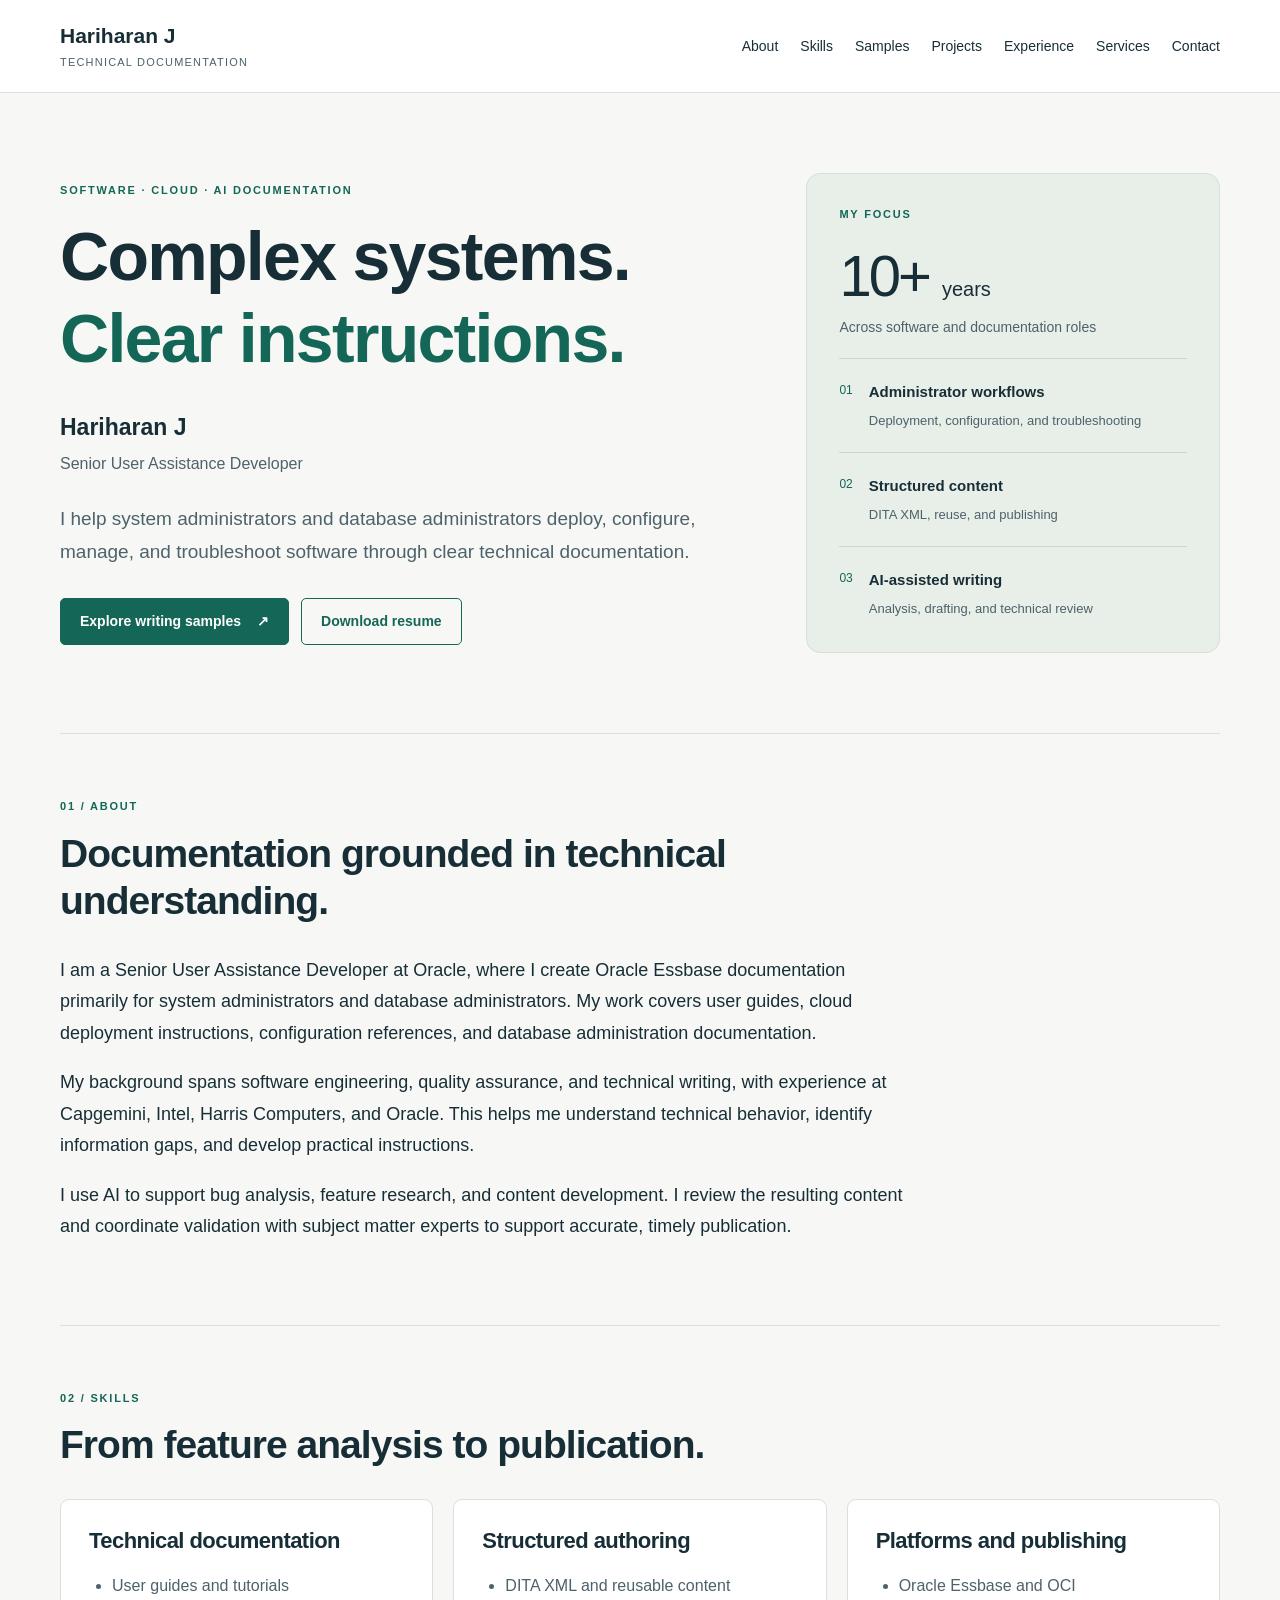
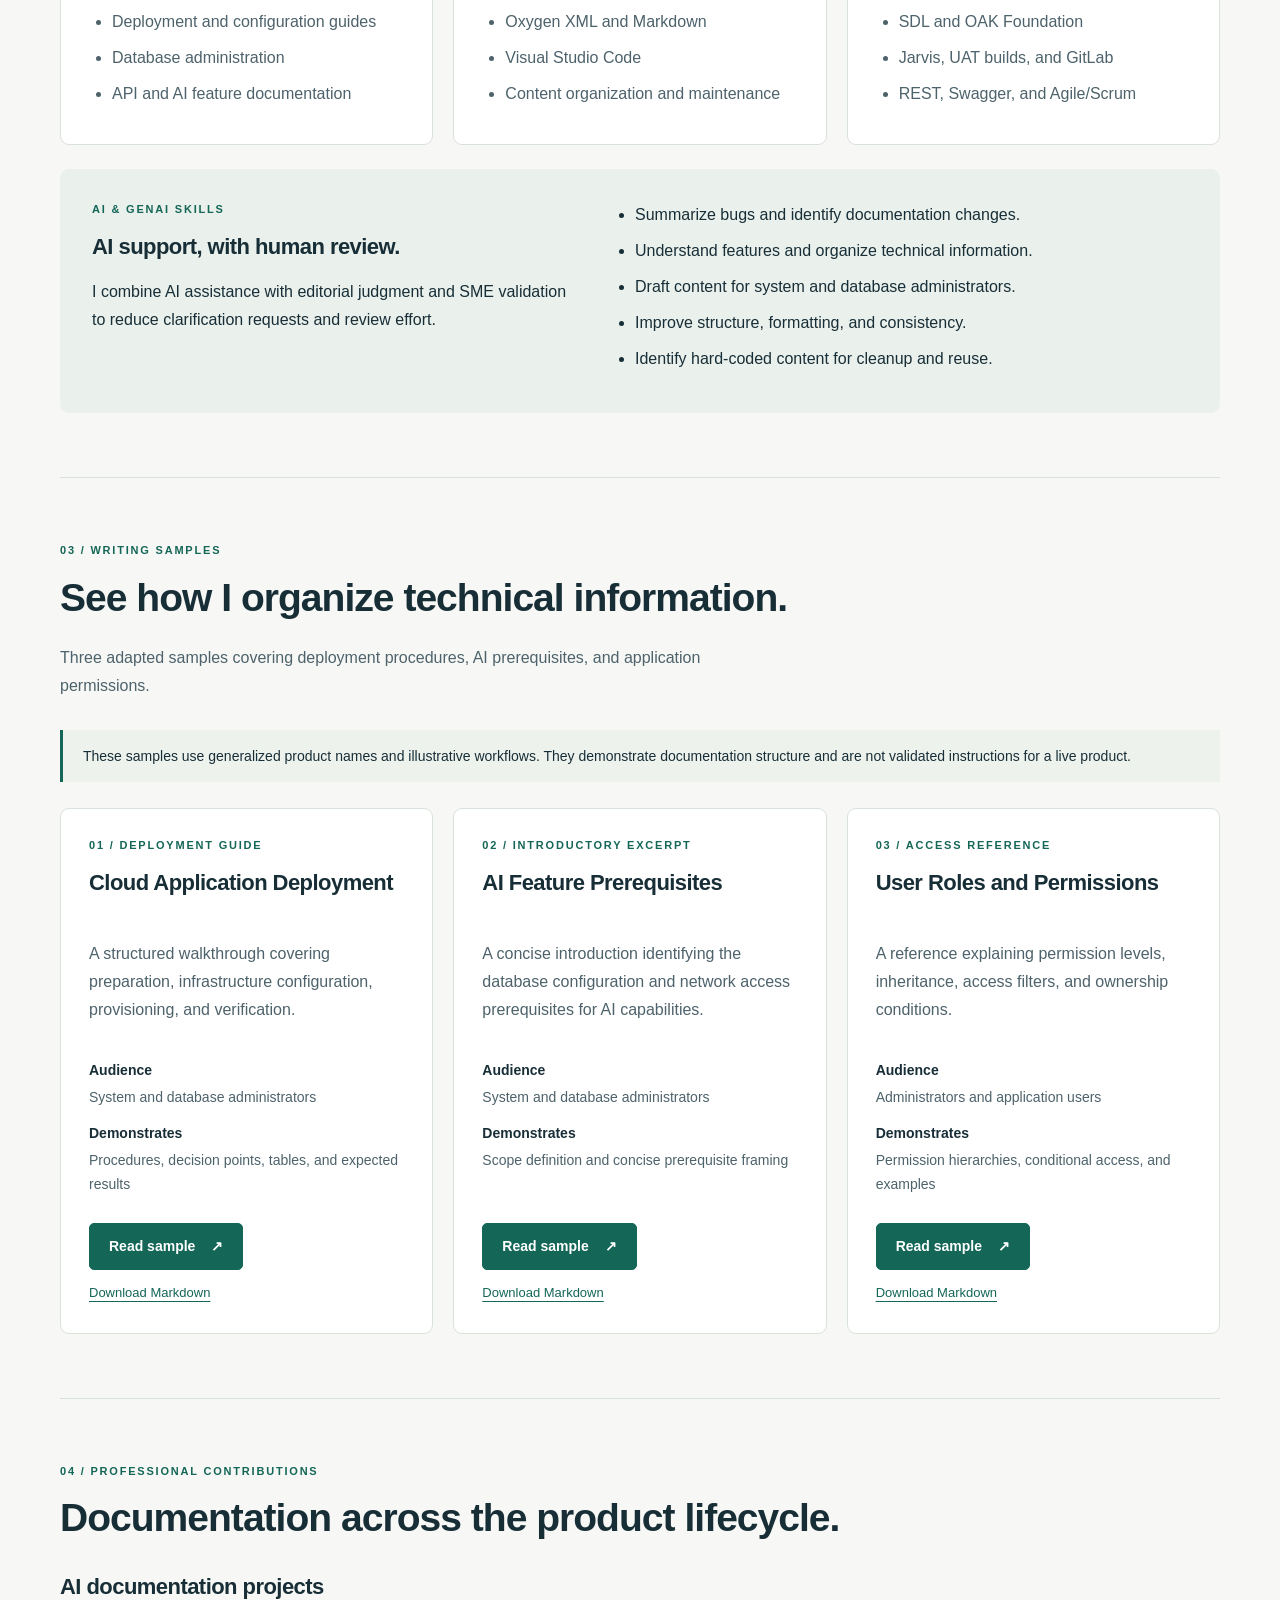
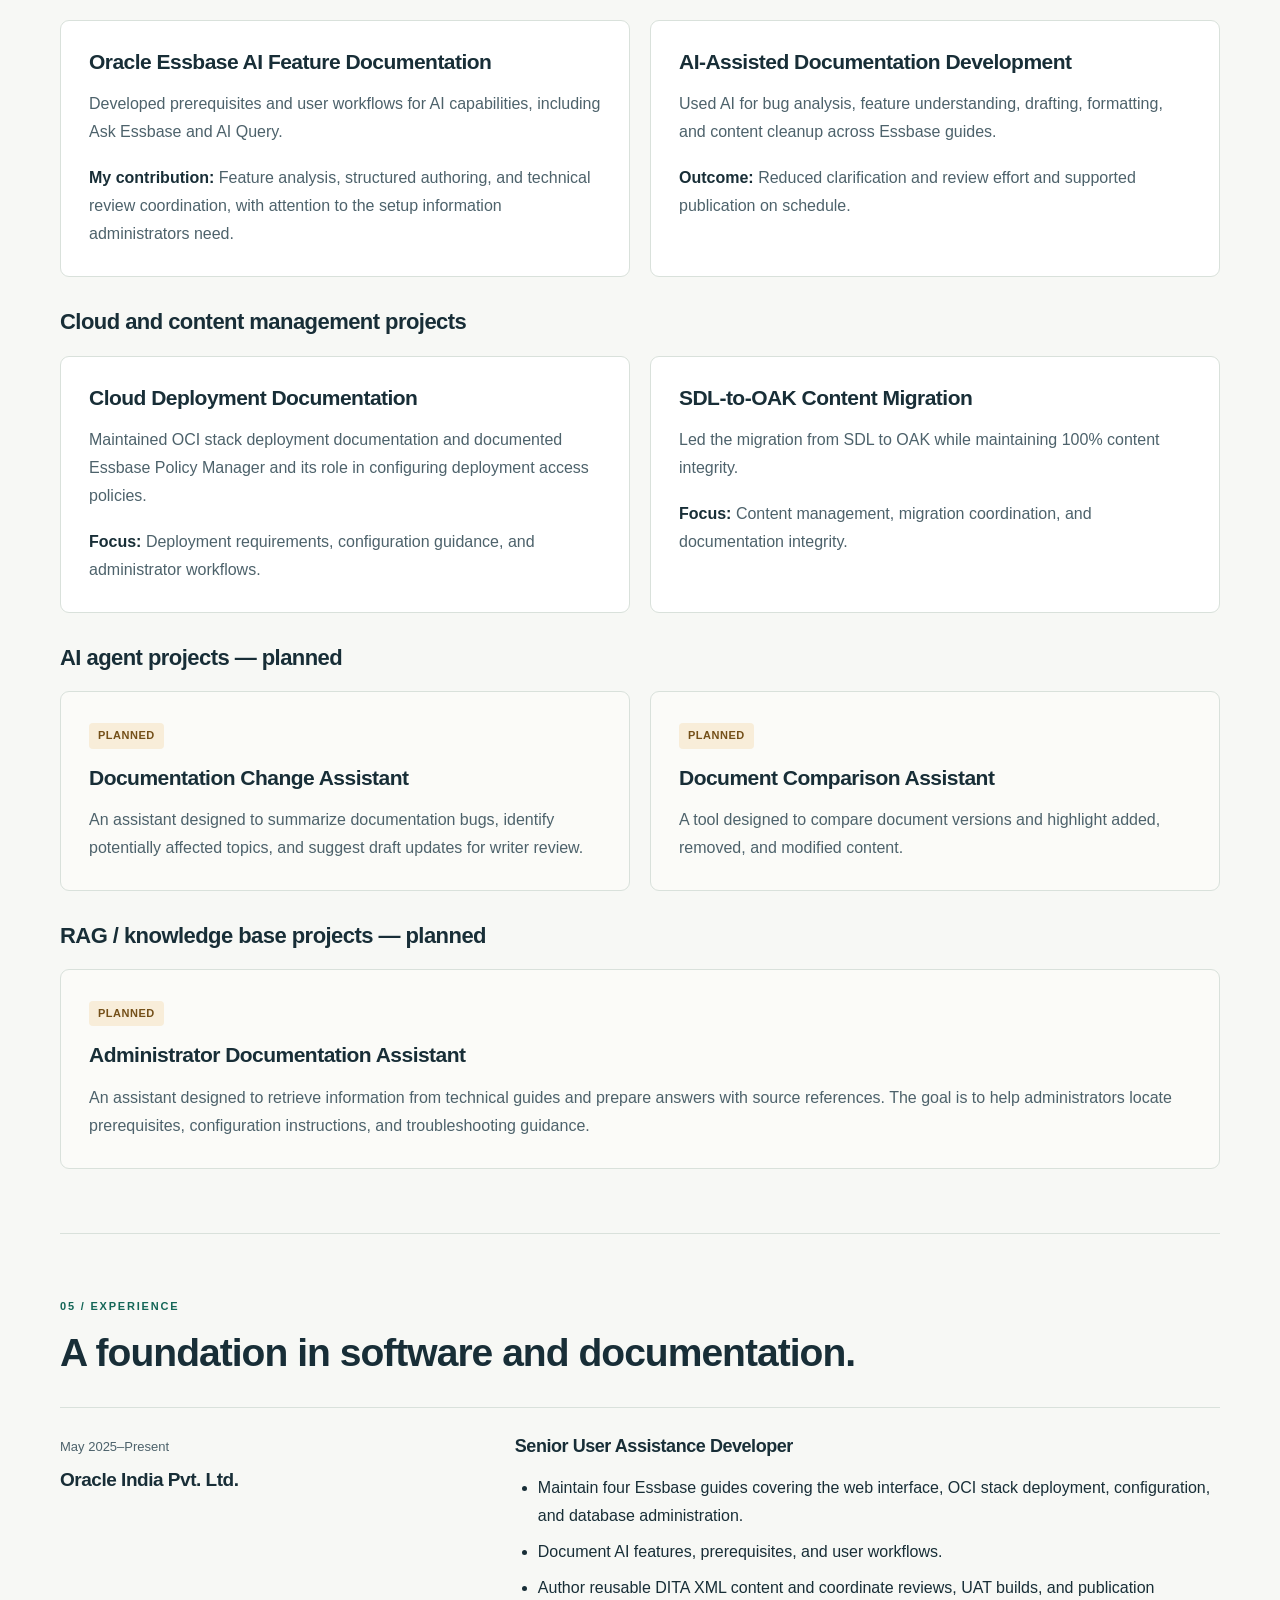
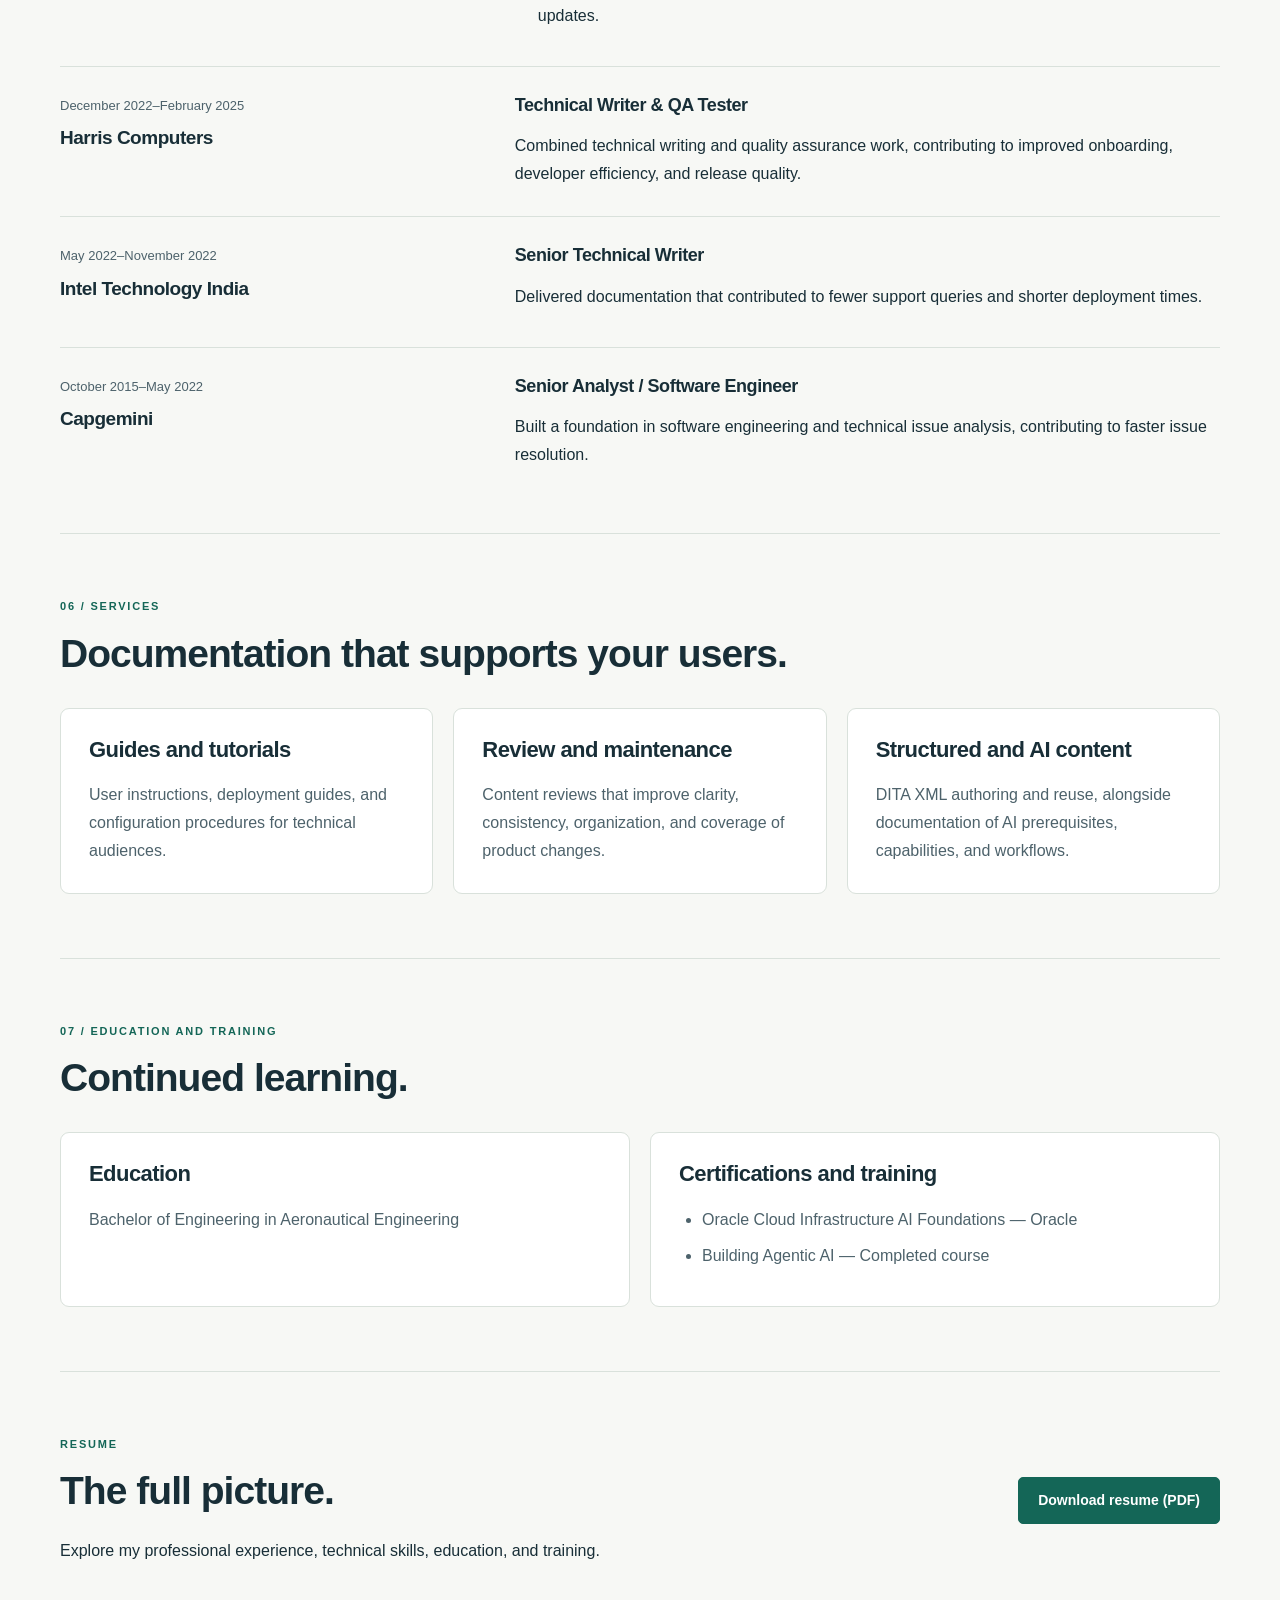
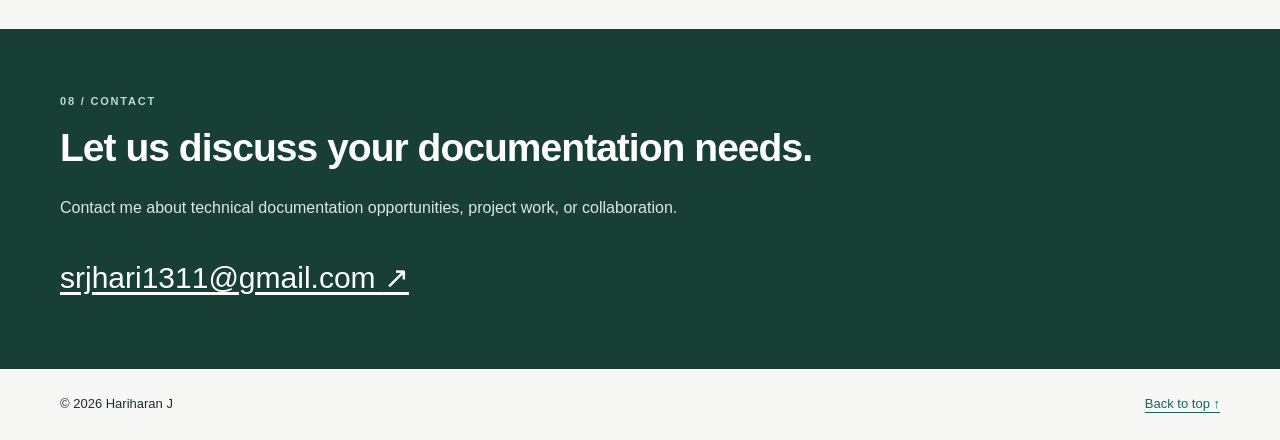
==== index.html @ 405ad861 "upload portfolio website" ====
<!DOCTYPE html>
<html lang="en">
    <head>
        <meta charset="UTF-8">
        <meta name="viewport" content="width=device-width, initial-scale=1.0">
        <meta name="description" content="Hariharan J — Senior User Assistance Developer. Technical documentation for system administrators and database administrators, with selected cloud and AI writing samples.">
        <title>
            Hariharan J | Technical Documentation Portfolio
        </title>
        <link rel="stylesheet" href="style.css">
    </head>
    <body>
        <a class="skip-link" href="#main">
            Skip to content
        </a>
        <header class="site-header">
            <nav class="container navigation" aria-label="Main navigation">
                <a class="brand" href="#home">
                    Hariharan J
                    <span>
                        Technical documentation
                    </span>
                </a>
                <div class="nav-links">
                    <a href="#about">
                        About
                    </a>
                    <a href="#skills">
                        Skills
                    </a>
                    <a href="#work-samples">
                        Samples
                    </a>
                    <a href="#projects">
                        Projects
                    </a>
                    <a href="#experience">
                        Experience
                    </a>
                    <a href="#services">
                        Services
                    </a>
                    <a href="#contact">
                        Contact
                    </a>
                </div>
            </nav>
        </header>
        <main id="main">
            <section id="home" class="hero container">
                <div>
                    <p class="eyebrow">
                        Software · Cloud · AI documentation
                    </p>
                    <h1>
                        Complex systems.
                        <br>
                        <span>
                            Clear instructions.
                        </span>
                    </h1>
                    <p class="hero-name">
                        Hariharan J
                    </p>
                    <p class="role">
                        Senior User Assistance Developer
                    </p>
                    <p class="lead">
                        I help system administrators and database administrators deploy, configure, manage, and troubleshoot software through clear technical documentation.
                    </p>
                    <div class="actions">
                        <a class="button" href="#work-samples">
                            Explore writing samples
                            <span aria-hidden="true">
                                ↗
                            </span>
                        </a>
                        <a class="button secondary" href="resume/Hariharan_Resume.pdf" download>
                            Download resume
                        </a>
                    </div>
                </div>
                <aside class="hero-aside" aria-label="Professional focus">
                    <p class="eyebrow">
                        My focus
                    </p>
                    <p class="focus-number">
                        10+
                        <span>
                            years
                        </span>
                    </p>
                    <p>
                        Across software and documentation roles
                    </p>
                    <div class="focus-item">
                        <span>
                            01
                        </span>
                        <div>
                            <strong>
                                Administrator workflows
                            </strong>
                            <p>
                                Deployment, configuration, and troubleshooting
                            </p>
                        </div>
                    </div>
                    <div class="focus-item">
                        <span>
                            02
                        </span>
                        <div>
                            <strong>
                                Structured content
                            </strong>
                            <p>
                                DITA XML, reuse, and publishing
                            </p>
                        </div>
                    </div>
                    <div class="focus-item">
                        <span>
                            03
                        </span>
                        <div>
                            <strong>
                                AI-assisted writing
                            </strong>
                            <p>
                                Analysis, drafting, and technical review
                            </p>
                        </div>
                    </div>
                </aside>
            </section>
            <section id="about" class="section container">
                <div class="section-heading">
                    <p class="eyebrow">
                        01 / About
                    </p>
                    <h2>
                        Documentation grounded in technical understanding.
                    </h2>
                </div>
                <div class="prose">
                    <p>
                        I am a Senior User Assistance Developer at Oracle, where I create Oracle Essbase documentation primarily for system administrators and database administrators. My work covers user guides, cloud deployment instructions, configuration references, and database administration documentation.
                    </p>
                    <p>
                        My background spans software engineering, quality assurance, and technical writing, with experience at Capgemini, Intel, Harris Computers, and Oracle. This helps me understand technical behavior, identify information gaps, and develop practical instructions.
                    </p>
                    <p>
                        I use AI to support bug analysis, feature research, and content development. I review the resulting content and coordinate validation with subject matter experts to support accurate, timely publication.
                    </p>
                </div>
            </section>
            <section id="skills" class="section container">
                <div class="section-heading">
                    <p class="eyebrow">
                        02 / Skills
                    </p>
                    <h2>
                        From feature analysis to publication.
                    </h2>
                </div>
                <div class="grid three">
                    <article class="card">
                        <h3>
                            Technical documentation
                        </h3>
                        <ul>
                            <li>
                                User guides and tutorials
                            </li>
                            <li>
                                Deployment and configuration guides
                            </li>
                            <li>
                                Database administration
                            </li>
                            <li>
                                API and AI feature documentation
                            </li>
                        </ul>
                    </article>
                    <article class="card">
                        <h3>
                            Structured authoring
                        </h3>
                        <ul>
                            <li>
                                DITA XML and reusable content
                            </li>
                            <li>
                                Oxygen XML and Markdown
                            </li>
                            <li>
                                Visual Studio Code
                            </li>
                            <li>
                                Content organization and maintenance
                            </li>
                        </ul>
                    </article>
                    <article class="card">
                        <h3>
                            Platforms and publishing
                        </h3>
                        <ul>
                            <li>
                                Oracle Essbase and OCI
                            </li>
                            <li>
                                SDL and OAK Foundation
                            </li>
                            <li>
                                Jarvis, UAT builds, and GitLab
                            </li>
                            <li>
                                REST, Swagger, and Agile/Scrum
                            </li>
                        </ul>
                    </article>
                </div>
                <article class="ai-panel">
                    <div>
                        <p class="eyebrow">
                            AI
                            &amp;
                            GenAI skills
                        </p>
                        <h3>
                            AI support, with human review.
                        </h3>
                        <p>
                            I combine AI assistance with editorial judgment and SME validation to reduce clarification requests and review effort.
                        </p>
                    </div>
                    <ul>
                        <li>
                            Summarize bugs and identify documentation changes.
                        </li>
                        <li>
                            Understand features and organize technical information.
                        </li>
                        <li>
                            Draft content for system and database administrators.
                        </li>
                        <li>
                            Improve structure, formatting, and consistency.
                        </li>
                        <li>
                            Identify hard-coded content for cleanup and reuse.
                        </li>
                    </ul>
                </article>
            </section>
            <section id="work-samples" class="section container">
                <div class="section-heading">
                    <p class="eyebrow">
                        03 / Writing samples
                    </p>
                    <h2>
                        See how I organize technical information.
                    </h2>
                    <p>
                        Three adapted samples covering deployment procedures, AI prerequisites, and application permissions.
                    </p>
                </div>
                <p class="notice">
                    These samples use generalized product names and illustrative workflows. They demonstrate documentation structure and are not validated instructions for a live product.
                </p>
                <div class="grid three">
                    <article class="card sample-card">
                        <p class="eyebrow">
                            01 / Deployment guide
                        </p>
                        <h3>
                            Cloud Application Deployment
                        </h3>
                        <p>
                            A structured walkthrough covering preparation, infrastructure configuration, provisioning, and verification.
                        </p>
                        <dl>
                            <dt>
                                Audience
                            </dt>
                            <dd>
                                System and database administrators
                            </dd>
                            <dt>
                                Demonstrates
                            </dt>
                            <dd>
                                Procedures, decision points, tables, and expected results
                            </dd>
                        </dl>
                        <div class="card-actions">
                            <a class="button" href="samples/cloud-deployment.html">
                                Read sample
                                <span aria-hidden="true">
                                    ↗
                                </span>
                            </a>
                            <a href="samples/Cloud_Deployment_Writing_Sample.md" download>
                                Download Markdown
                            </a>
                        </div>
                    </article>
                    <article class="card sample-card">
                        <p class="eyebrow">
                            02 / Introductory excerpt
                        </p>
                        <h3>
                            AI Feature Prerequisites
                        </h3>
                        <p>
                            A concise introduction identifying the database configuration and network access prerequisites for AI capabilities.
                        </p>
                        <dl>
                            <dt>
                                Audience
                            </dt>
                            <dd>
                                System and database administrators
                            </dd>
                            <dt>
                                Demonstrates
                            </dt>
                            <dd>
                                Scope definition and concise prerequisite framing
                            </dd>
                        </dl>
                        <div class="card-actions">
                            <a class="button" href="samples/ai-prerequisites.html">
                                Read sample
                                <span aria-hidden="true">
                                    ↗
                                </span>
                            </a>
                            <a href="samples/AI_Features_Prerequisites_Sample.md" download>
                                Download Markdown
                            </a>
                        </div>
                    </article>
                    <article class="card sample-card">
                        <p class="eyebrow">
                            03 / Access reference
                        </p>
                        <h3>
                            User Roles and Permissions
                        </h3>
                        <p>
                            A reference explaining permission levels, inheritance, access filters, and ownership conditions.
                        </p>
                        <dl>
                            <dt>
                                Audience
                            </dt>
                            <dd>
                                Administrators and application users
                            </dd>
                            <dt>
                                Demonstrates
                            </dt>
                            <dd>
                                Permission hierarchies, conditional access, and examples
                            </dd>
                        </dl>
                        <div class="card-actions">
                            <a class="button" href="samples/user-permissions.html">
                                Read sample
                                <span aria-hidden="true">
                                    ↗
                                </span>
                            </a>
                            <a href="samples/User_Roles_and_Application_Permissions_Sample.md" download>
                                Download Markdown
                            </a>
                        </div>
                    </article>
                </div>
            </section>
            <section id="projects" class="section container">
                <div class="section-heading">
                    <p class="eyebrow">
                        04 / Professional contributions
                    </p>
                    <h2>
                        Documentation across the product lifecycle.
                    </h2>
                </div>
                <h3 class="group-heading">
                    AI documentation projects
                </h3>
                <div class="grid two">
                    <article class="card">
                        <h4>
                            Oracle Essbase AI Feature Documentation
                        </h4>
                        <p>
                            Developed prerequisites and user workflows for AI capabilities, including Ask Essbase and AI Query.
                        </p>
                        <p>
                            <strong>
                                My contribution:
                            </strong>
                            Feature analysis, structured authoring, and technical review coordination, with attention to the setup information administrators need.
                        </p>
                    </article>
                    <article class="card">
                        <h4>
                            AI-Assisted Documentation Development
                        </h4>
                        <p>
                            Used AI for bug analysis, feature understanding, drafting, formatting, and content cleanup across Essbase guides.
                        </p>
                        <p>
                            <strong>
                                Outcome:
                            </strong>
                            Reduced clarification and review effort and supported publication on schedule.
                        </p>
                    </article>
                </div>
                <h3 class="group-heading">
                    Cloud and content management projects
                </h3>
                <div class="grid two">
                    <article class="card">
                        <h4>
                            Cloud Deployment Documentation
                        </h4>
                        <p>
                            Maintained OCI stack deployment documentation and documented Essbase Policy Manager and its role in configuring deployment access policies.
                        </p>
                        <p>
                            <strong>
                                Focus:
                            </strong>
                            Deployment requirements, configuration guidance, and administrator workflows.
                        </p>
                    </article>
                    <article class="card">
                        <h4>
                            SDL-to-OAK Content Migration
                        </h4>
                        <p>
                            Led the migration from SDL to OAK while maintaining 100% content integrity.
                        </p>
                        <p>
                            <strong>
                                Focus:
                            </strong>
                            Content management, migration coordination, and documentation integrity.
                        </p>
                    </article>
                </div>
                <h3 class="group-heading">
                    AI agent projects — planned
                </h3>
                <div class="grid two">
                    <article class="card planned">
                        <span class="badge">
                            Planned
                        </span>
                        <h4>
                            Documentation Change Assistant
                        </h4>
                        <p>
                            An assistant designed to summarize documentation bugs, identify potentially affected topics, and suggest draft updates for writer review.
                        </p>
                    </article>
                    <article class="card planned">
                        <span class="badge">
                            Planned
                        </span>
                        <h4>
                            Document Comparison Assistant
                        </h4>
                        <p>
                            A tool designed to compare document versions and highlight added, removed, and modified content.
                        </p>
                    </article>
                </div>
                <h3 class="group-heading">
                    RAG / knowledge base projects — planned
                </h3>
                <article class="card planned">
                    <span class="badge">
                        Planned
                    </span>
                    <h4>
                        Administrator Documentation Assistant
                    </h4>
                    <p>
                        An assistant designed to retrieve information from technical guides and prepare answers with source references. The goal is to help administrators locate prerequisites, configuration instructions, and troubleshooting guidance.
                    </p>
                </article>
            </section>
            <section id="experience" class="section container">
                <div class="section-heading">
                    <p class="eyebrow">
                        05 / Experience
                    </p>
                    <h2>
                        A foundation in software and documentation.
                    </h2>
                </div>
                <article class="job">
                    <div>
                        <p class="date">
                            May 2025–Present
                        </p>
                        <h3>
                            Oracle India Pvt. Ltd.
                        </h3>
                    </div>
                    <div>
                        <h4>
                            Senior User Assistance Developer
                        </h4>
                        <ul>
                            <li>
                                Maintain four Essbase guides covering the web interface, OCI stack deployment, configuration, and database administration.
                            </li>
                            <li>
                                Document AI features, prerequisites, and user workflows.
                            </li>
                            <li>
                                Author reusable DITA XML content and coordinate reviews, UAT builds, and publication updates.
                            </li>
                        </ul>
                    </div>
                </article>
                <article class="job">
                    <div>
                        <p class="date">
                            December 2022–February 2025
                        </p>
                        <h3>
                            Harris Computers
                        </h3>
                    </div>
                    <div>
                        <h4>
                            Technical Writer
                            &amp;
                            QA Tester
                        </h4>
                        <p>
                            Combined technical writing and quality assurance work, contributing to improved onboarding, developer efficiency, and release quality.
                        </p>
                    </div>
                </article>
                <article class="job">
                    <div>
                        <p class="date">
                            May 2022–November 2022
                        </p>
                        <h3>
                            Intel Technology India
                        </h3>
                    </div>
                    <div>
                        <h4>
                            Senior Technical Writer
                        </h4>
                        <p>
                            Delivered documentation that contributed to fewer support queries and shorter deployment times.
                        </p>
                    </div>
                </article>
                <article class="job">
                    <div>
                        <p class="date">
                            October 2015–May 2022
                        </p>
                        <h3>
                            Capgemini
                        </h3>
                    </div>
                    <div>
                        <h4>
                            Senior Analyst / Software Engineer
                        </h4>
                        <p>
                            Built a foundation in software engineering and technical issue analysis, contributing to faster issue resolution.
                        </p>
                    </div>
                </article>
            </section>
            <section id="services" class="section container">
                <div class="section-heading">
                    <p class="eyebrow">
                        06 / Services
                    </p>
                    <h2>
                        Documentation that supports your users.
                    </h2>
                </div>
                <div class="grid three">
                    <article class="card">
                        <h3>
                            Guides and tutorials
                        </h3>
                        <p>
                            User instructions, deployment guides, and configuration procedures for technical audiences.
                        </p>
                    </article>
                    <article class="card">
                        <h3>
                            Review and maintenance
                        </h3>
                        <p>
                            Content reviews that improve clarity, consistency, organization, and coverage of product changes.
                        </p>
                    </article>
                    <article class="card">
                        <h3>
                            Structured and AI content
                        </h3>
                        <p>
                            DITA XML authoring and reuse, alongside documentation of AI prerequisites, capabilities, and workflows.
                        </p>
                    </article>
                </div>
            </section>
            <section id="education" class="section container">
                <div class="section-heading">
                    <p class="eyebrow">
                        07 / Education and training
                    </p>
                    <h2>
                        Continued learning.
                    </h2>
                </div>
                <div class="grid two">
                    <article class="card">
                        <h3>
                            Education
                        </h3>
                        <p>
                            Bachelor of Engineering in Aeronautical Engineering
                        </p>
                    </article>
                    <article class="card">
                        <h3>
                            Certifications and training
                        </h3>
                        <ul>
                            <li>
                                Oracle Cloud Infrastructure AI Foundations — Oracle
                            </li>
                            <li>
                                Building Agentic AI — Completed course
                            </li>
                        </ul>
                    </article>
                </div>
            </section>
            <section id="resume" class="section container resume-panel">
                <div>
                    <p class="eyebrow">
                        Resume
                    </p>
                    <h2>
                        The full picture.
                    </h2>
                    <p>
                        Explore my professional experience, technical skills, education, and training.
                    </p>
                </div>
                <a class="button" href="resume/Hariharan_Resume.pdf" download>
                    Download resume (PDF)
                </a>
            </section>
            <section id="contact" class="contact-section">
                <div class="container">
                    <p class="eyebrow">
                        08 / Contact
                    </p>
                    <h2>
                        Let us discuss your documentation needs.
                    </h2>
                    <p>
                        Contact me about technical documentation opportunities, project work, or collaboration.
                    </p>
                    <a class="contact-email" href="mailto:srjhari1311@gmail.com">
                        srjhari1311@gmail.com
                        <span aria-hidden="true">
                            ↗
                        </span>
                    </a>
                </div>
            </section>
        </main>
        <footer class="container footer">
            <p>
                © 2026 Hariharan J
            </p>
            <a href="#home">
                Back to top ↑
            </a>
        </footer>
    </body>
</html>
---- style.css ----
/* Shared styles for the portfolio and its three writing samples. */
:root {
    --ink: #182e37;
    --muted: #4d626b;
    --accent: #146657;
    --accent-dark: #0c493e;
    --paper: #f7f8f5;
    --line: #d9e1db;
}
* { box-sizing: border-box; }
html { scroll-padding-top: 24px; }
body { margin: 0; background: var(--paper); color: var(--ink); font-family: Arial, Helvetica, sans-serif; font-size: 16px; line-height: 1.75; }
a { color: var(--accent); text-underline-offset: 4px; overflow-wrap: anywhere; }
a:hover { color: var(--accent-dark); }
a:focus-visible { outline: 3px solid #b36519; outline-offset: 5px; border-radius: 2px; }
.container { width: min(1160px, calc(100% - 64px)); margin-inline: auto; }
.skip-link { position: absolute; left: 16px; top: -100px; padding: 12px; background: white; z-index: 10; }
.skip-link:focus { top: 12px; }
.site-header { background: #fff; border-bottom: 1px solid var(--line); }
.navigation { display: flex; align-items: center; justify-content: space-between; gap: 24px; padding-block: 22px; }
.brand { color: var(--ink); font-weight: 700; font-size: 21px; text-decoration: none; line-height: 1.35; }
.brand span { display: block; color: var(--muted); font-size: 11px; font-weight: 400; letter-spacing: 1.2px; text-transform: uppercase; margin-top: 5px; }
.nav-links { display: flex; flex-wrap: wrap; gap: 10px 22px; }
.nav-links a { color: var(--ink); font-size: 14px; text-decoration: none; }
.nav-links a:hover { text-decoration: underline; }
h1, h2, h3, h4 { line-height: 1.2; letter-spacing: -.025em; }
h1 { margin: 18px 0 28px; font-size: clamp(42px, 5.6vw, 68px); font-weight: 700; }
h1 span { color: var(--accent); }
h2 { font-size: clamp(28px, 3.4vw, 39px); margin: 10px 0 22px; max-width: 820px; }
h3 { font-size: 22px; margin: 0 0 18px; }
h4 { font-size: 21px; margin: 0 0 16px; }
p { margin: 0 0 18px; }
li { margin-bottom: 8px; }
ul, ol { padding-left: 23px; }
.eyebrow { margin: 0 0 16px; font-size: 11px; line-height: 1.5; font-weight: 700; letter-spacing: 1.8px; text-transform: uppercase; color: var(--accent); }
.hero { display: grid; grid-template-columns: 1.65fr 1fr; gap: 64px; padding-block: 80px; align-items: center; }
.hero-name { font-size: 23px; font-weight: 700; margin-bottom: 2px; }
.role { color: var(--muted); margin-bottom: 24px; }
.lead { font-size: 19px; color: var(--muted); max-width: 660px; }
.actions { display: flex; flex-wrap: wrap; gap: 12px; margin-top: 30px; }
.button { display: inline-flex; align-items: center; justify-content: center; gap: 16px; padding: 12px 19px; background: var(--accent); border: 1px solid var(--accent); border-radius: 5px; color: white; font-size: 14px; font-weight: 700; line-height: 1.5; text-decoration: none; }
.button:hover { background: var(--accent-dark); color: white; }
.button.secondary { background: transparent; color: var(--accent); }
.button.secondary:hover { background: #e9f0eb; }
.hero-aside { padding: 32px; border-radius: 14px; background: #e8eee8; border: 1px solid #d5e0d6; }
.focus-number { font-size: 58px; line-height: 1; letter-spacing: -3px; margin: 24px 0 10px; }
.focus-number span { font-size: 20px; letter-spacing: 0; }
.hero-aside > p:not(.eyebrow):not(.focus-number) { color: var(--muted); font-size: 14px; }
.focus-item { display: flex; gap: 16px; padding-top: 19px; margin-top: 19px; border-top: 1px solid #cbd7ce; }
.focus-item > span { font-size: 12px; color: var(--accent); padding-top: 2px; }
.focus-item strong { font-size: 15px; }
.focus-item p { font-size: 13px; margin: 4px 0 0; color: var(--muted); }
.section { border-top: 1px solid var(--line); padding-block: 64px; }
.section-heading { margin-bottom: 30px; }
.section-heading > p:last-child:not(.eyebrow) { max-width: 720px; color: var(--muted); }
.prose { max-width: 850px; font-size: 18px; }
.grid { display: grid; gap: 20px; }
.three { grid-template-columns: repeat(3, minmax(0, 1fr)); }
.two { grid-template-columns: repeat(2, minmax(0, 1fr)); }
.card { background: #fff; border: 1px solid var(--line); border-radius: 9px; padding: 28px; min-width: 0; }
.card p, .card li { color: var(--muted); }
.card p:last-child, .card ul:last-child { margin-bottom: 0; }
.card strong { color: var(--ink); }
.card ul { margin-top: 0; }
.ai-panel { display: grid; grid-template-columns: 1fr 1.2fr; gap: 40px; background: #eaf0ec; padding: 32px; border-radius: 9px; margin-top: 24px; }
.ai-panel p:last-child { margin-bottom: 0; }
.ai-panel ul { margin: 0; }
.notice { border-left: 3px solid var(--accent); padding: 14px 20px; background: #edf2ed; font-size: 14px; margin-bottom: 26px; }
.sample-card { display: flex; flex-direction: column; }
.sample-card .eyebrow { color: var(--accent); }
.sample-card h3 { min-height: 2.4em; }
dl { margin: 4px 0 26px; font-size: 14px; }
dt { font-weight: 700; margin-top: 12px; }
dd { margin: 2px 0 0; color: var(--muted); }
.card-actions { display: flex; flex-direction: column; align-items: flex-start; gap: 12px; margin-top: auto; }
.card-actions > a:not(.button) { font-size: 13px; }
.group-heading { margin: 32px 0 20px; }
.badge { display: inline-block; background: #f8edd9; color: #745019; border-radius: 4px; padding: 3px 9px; font-size: 11px; font-weight: 700; margin-bottom: 16px; letter-spacing: .5px; text-transform: uppercase; }
.planned { background: #fbfbf8; }
.job { display: grid; grid-template-columns: 1fr 1.7fr; gap: 40px; border-top: 1px solid var(--line); padding: 28px 0; }
.job:last-child { padding-bottom: 0; }
.job h3 { font-size: 19px; }
.job h4 { font-size: 18px; }
.job p:last-child, .job ul { margin-bottom: 0; }
.job ul { margin-top: 0; }
.date { font-size: 13px; color: var(--muted); margin-bottom: 10px; }
.resume-panel { display: flex; justify-content: space-between; align-items: center; gap: 28px; }
.resume-panel p:last-child { margin-bottom: 0; }
.contact-section { background: #183f36; color: #fff; padding-block: 64px; }
.contact-section .eyebrow { color: #bddccc; }
.contact-section p:not(.eyebrow) { color: #dbe7df; }
.contact-email { display: inline-block; color: #fff; font-size: clamp(19px, 3vw, 30px); margin-top: 12px; }
.contact-email:hover { color: #d6eddf; }
.footer { display: flex; justify-content: space-between; gap: 20px; padding-block: 24px; font-size: 13px; }
.footer p { margin: 0; }
/* Sample reading pages */
.sample-top { padding-block: 36px 24px; }
.sample-toolbar { display: flex; flex-wrap: wrap; justify-content: space-between; align-items: center; gap: 16px; }
.document { max-width: 860px; margin: 0 auto 64px; background: #fff; border: 1px solid var(--line); border-radius: 10px; padding: 48px; }
.document h1 { font-size: clamp(30px, 4vw, 43px); margin: 8px 0 24px; }
.document h2 { font-size: 26px; margin: 38px 0 20px; padding-top: 24px; border-top: 1px solid var(--line); }
.document h3 { font-size: 20px; margin: 26px 0 14px; }
.document blockquote { margin: 22px 0; padding: 18px 22px; border-left: 3px solid var(--accent); background: #edf2ed; font-size: 14px; }
.document blockquote p { margin: 0; }
.document code { background: #eff2ef; padding: 2px 5px; border-radius: 3px; font-size: .9em; overflow-wrap: anywhere; }
.table-scroll { overflow-x: auto; margin: 24px 0; }
table { width: 100%; border-collapse: collapse; font-size: 14px; }
th, td { border: 1px solid var(--line); padding: 12px 14px; text-align: left; vertical-align: top; }
th { background: #eaf0ec; }
.sample-scope { font-size: 14px; color: var(--muted); }
@media (max-width: 1000px) {
    .navigation { align-items: flex-start; flex-direction: column; gap: 18px; }
    .hero { gap: 32px; grid-template-columns: 1.3fr 1fr; }
    .three { grid-template-columns: repeat(2, minmax(0, 1fr)); }
}
@media (max-width: 700px) {
    .container { width: calc(100% - 36px); }
    .hero { grid-template-columns: 1fr; padding-block: 44px; }
    .hero-aside { padding: 26px; }
    .section { padding-block: 42px; }
    .three, .two, .ai-panel, .job { grid-template-columns: 1fr; }
    .ai-panel { gap: 22px; padding: 24px; }
    .job { gap: 10px; }
    .card { padding: 24px; }
    .sample-card h3 { min-height: 0; }
    .resume-panel { align-items: flex-start; flex-direction: column; }
    .nav-links { gap: 10px 18px; }
    .document { padding: 24px 20px; }
    .document h2 { font-size: 23px; }
}
@media print {
    .site-header, .skip-link, .sample-top, .footer { display: none; }
    body { background: white; color: black; font-size: 11pt; }
    .container { width: 100%; }
    .document { border: 0; padding: 0; margin: 0; max-width: none; }
    .document h1 { font-size: 24pt; }
    .document h2, .document h3 { break-after: avoid; }
    .table-scroll { overflow: visible; }
    tr { break-inside: avoid; }
}
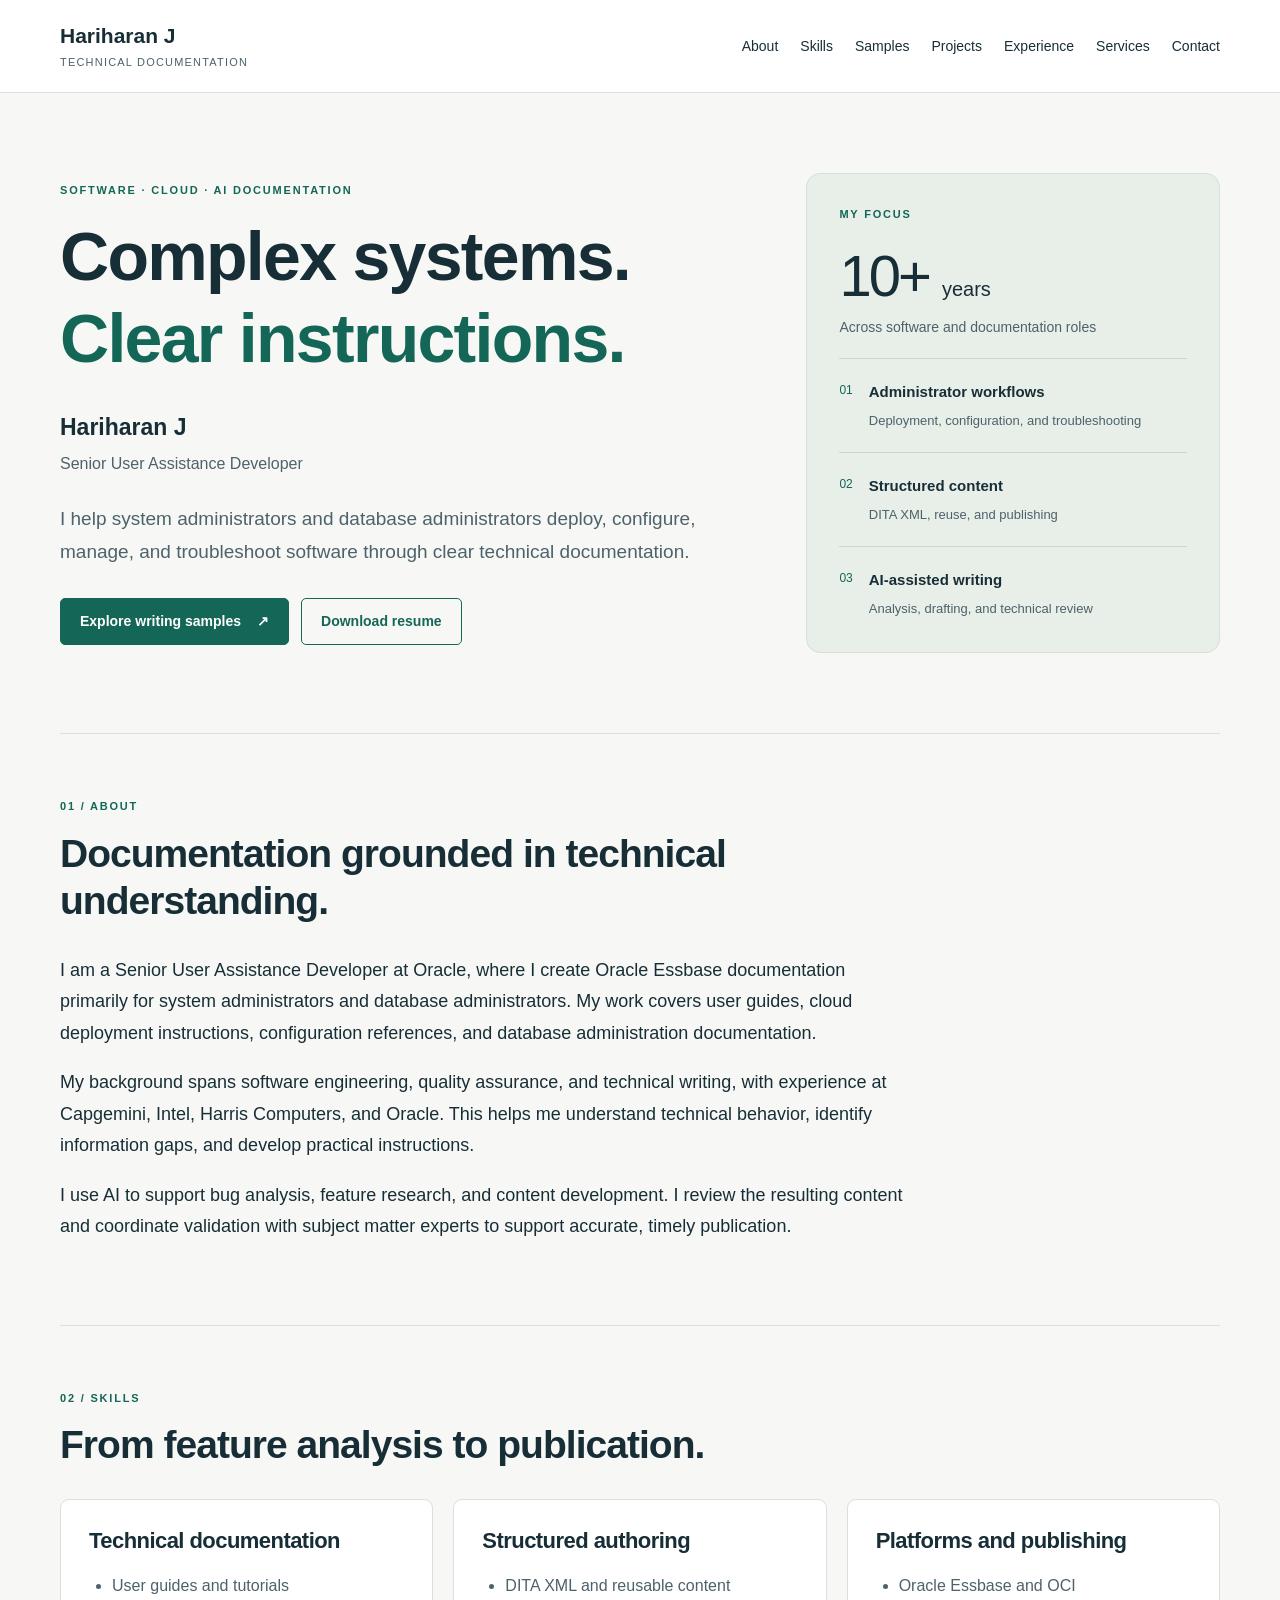
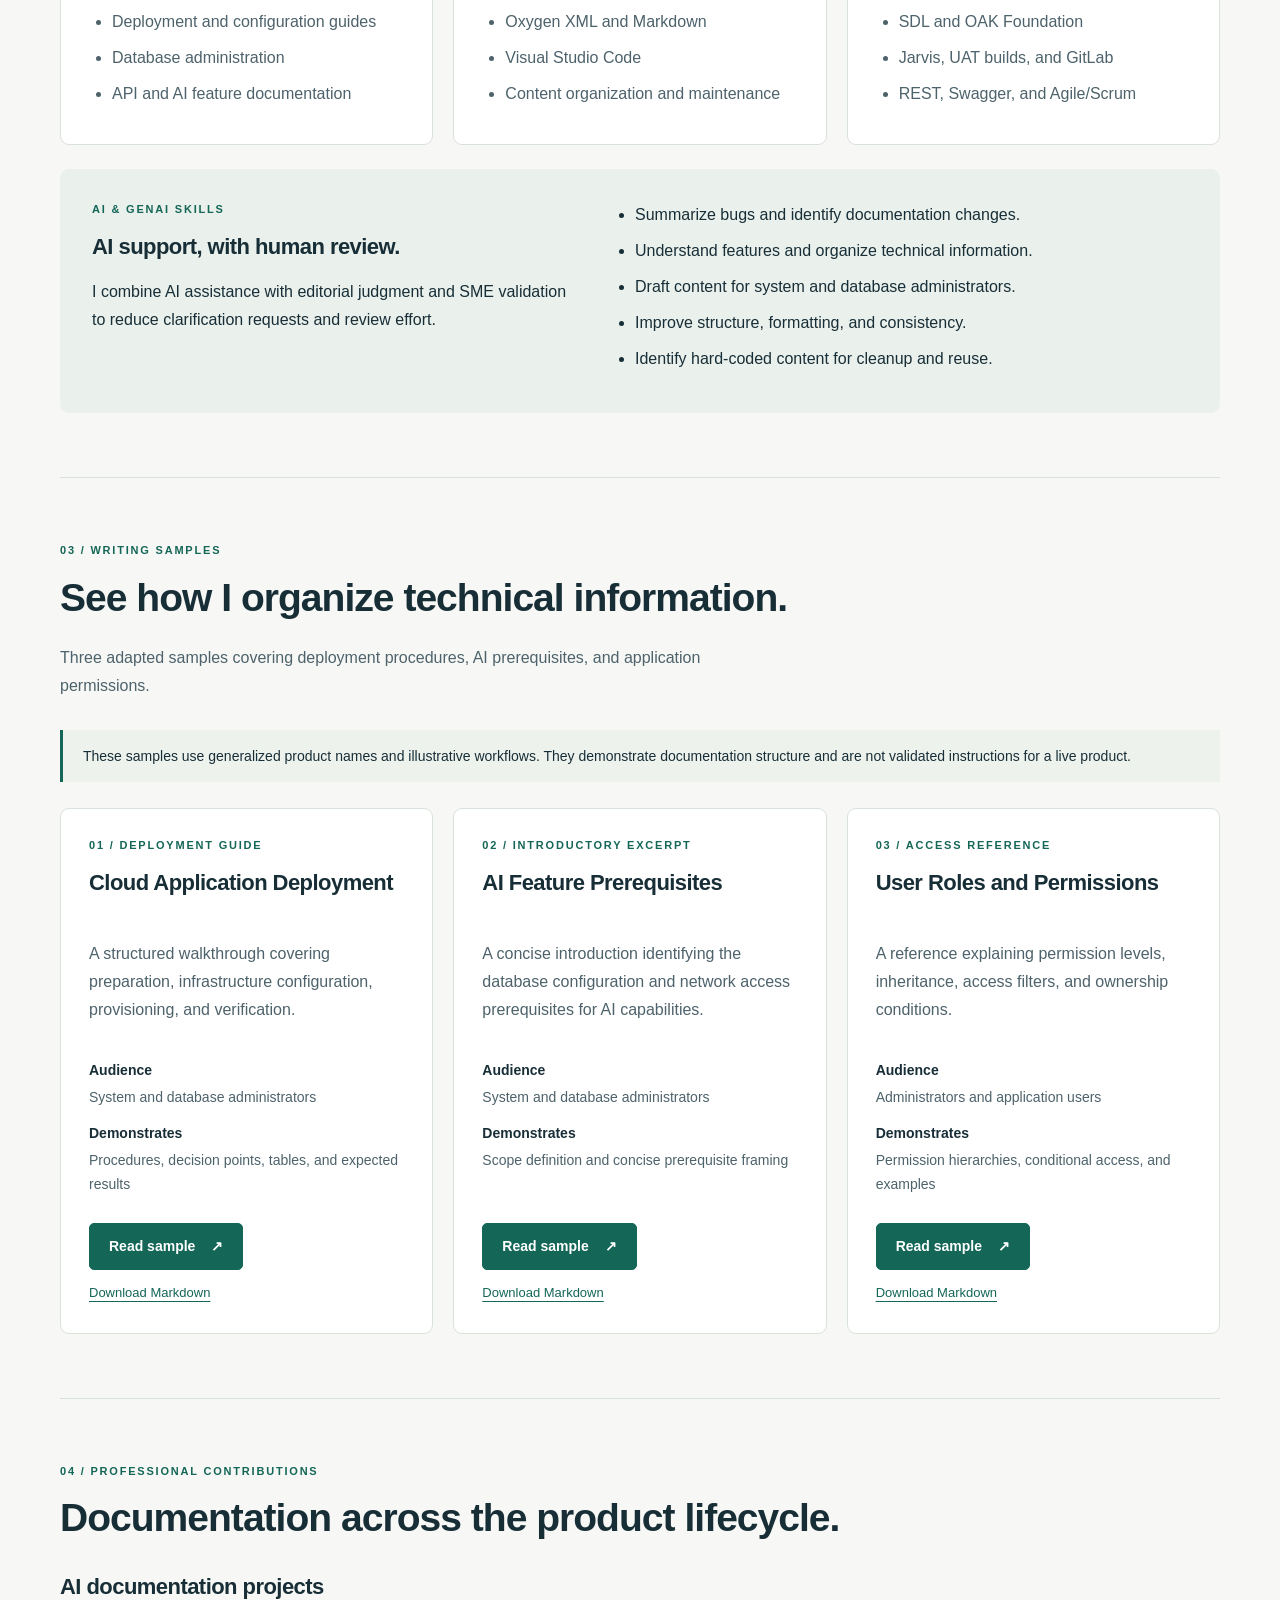
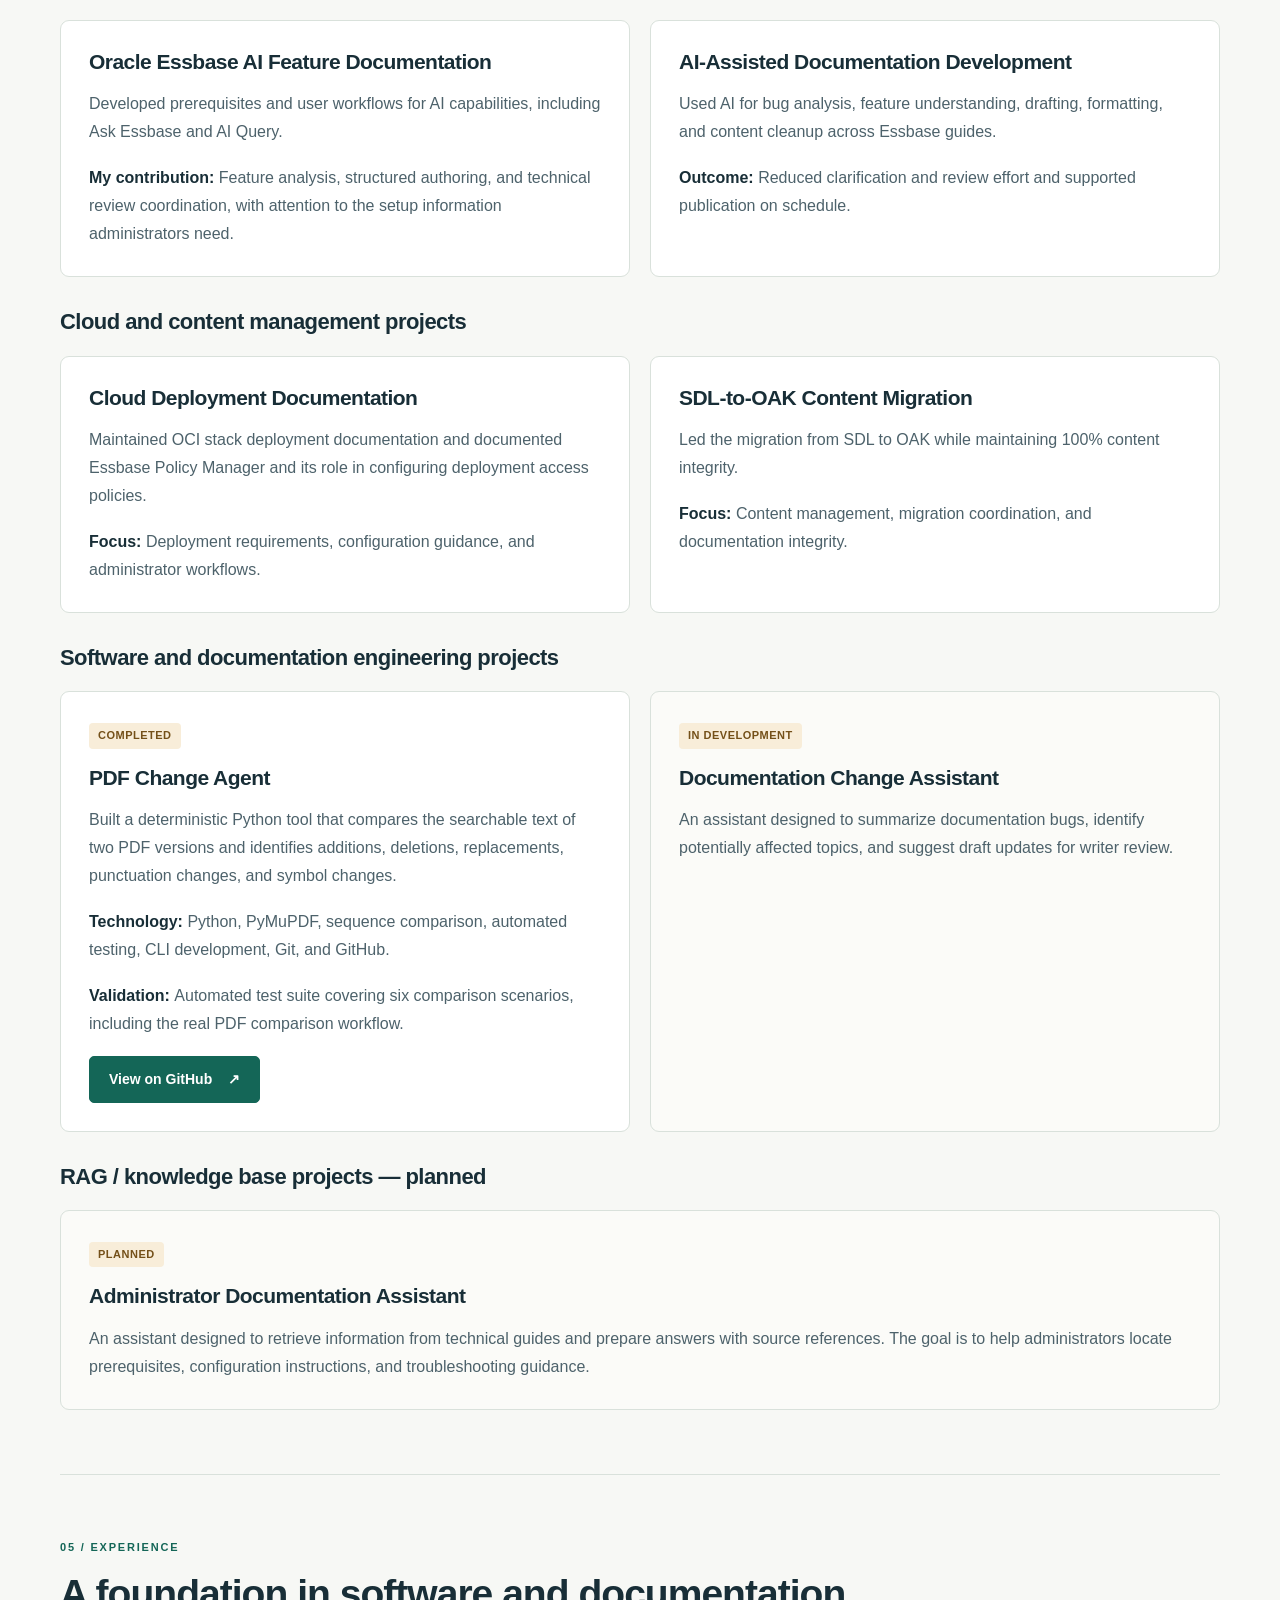
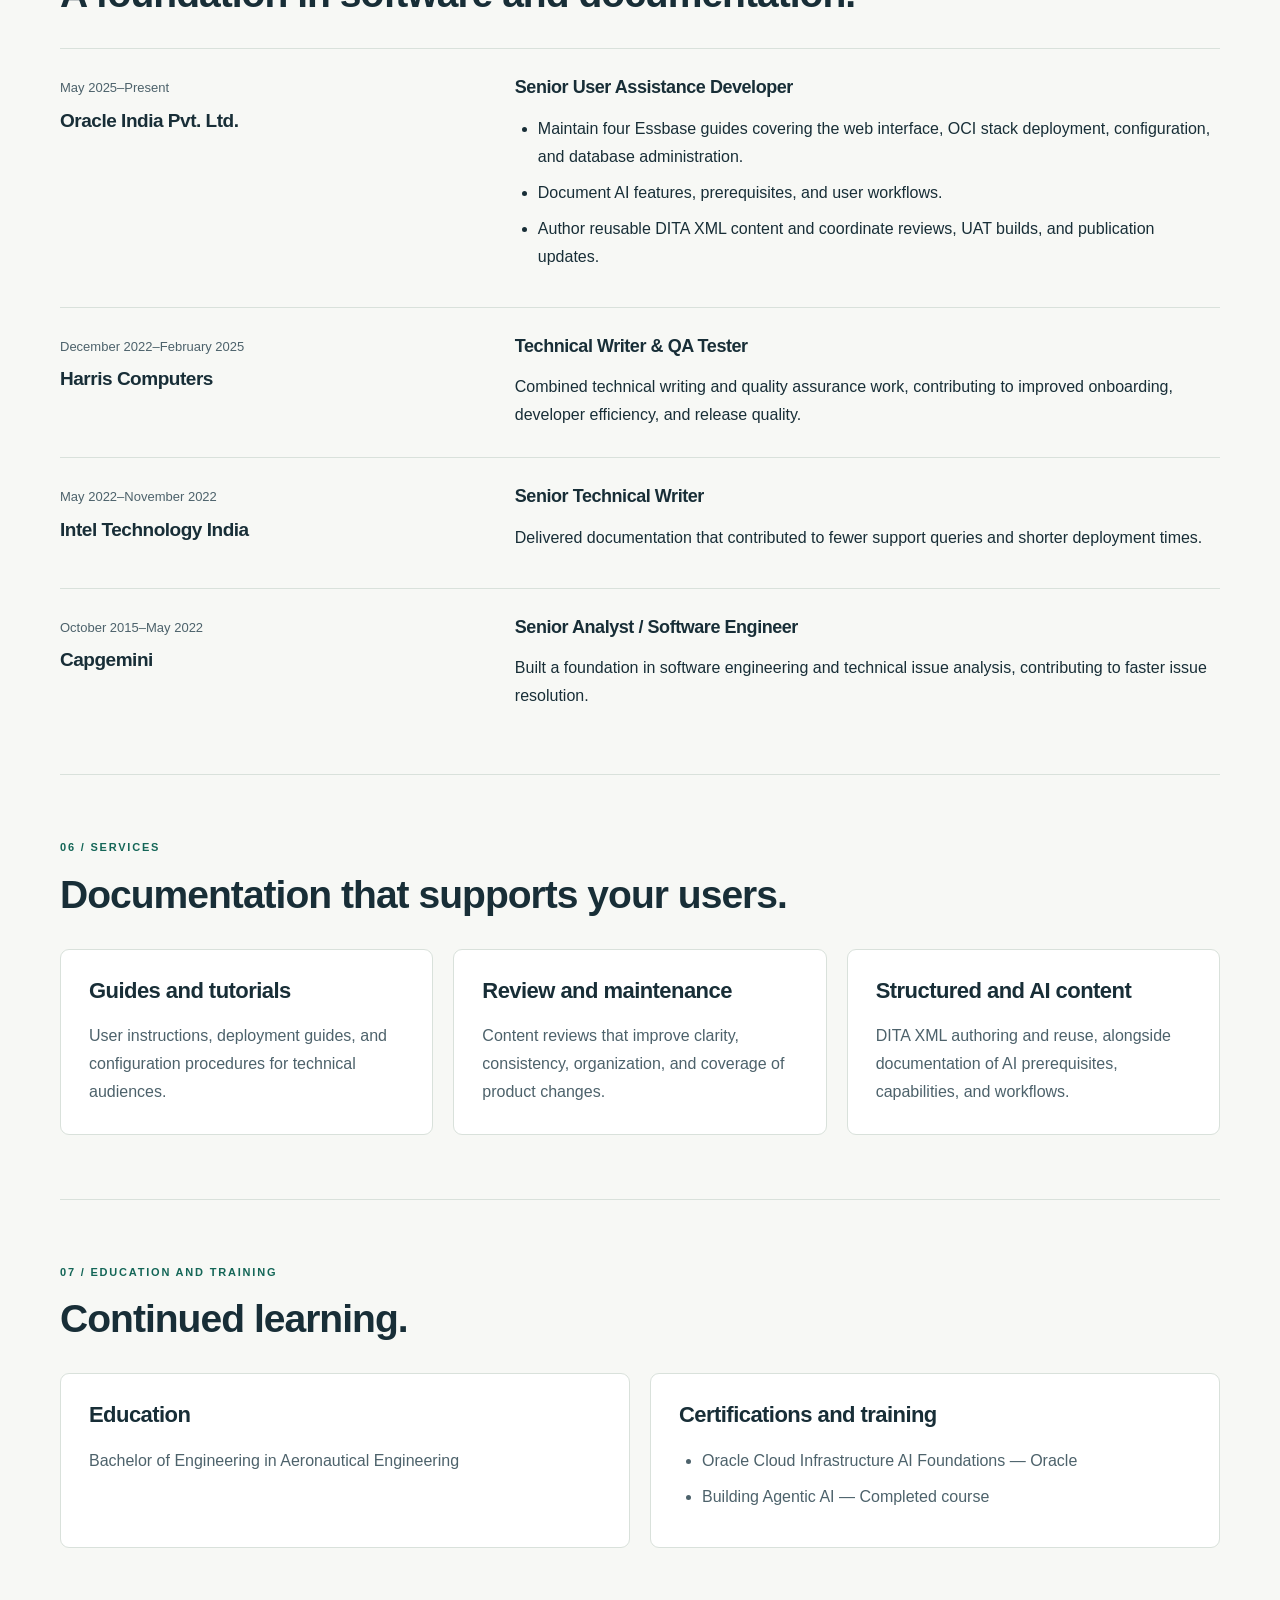
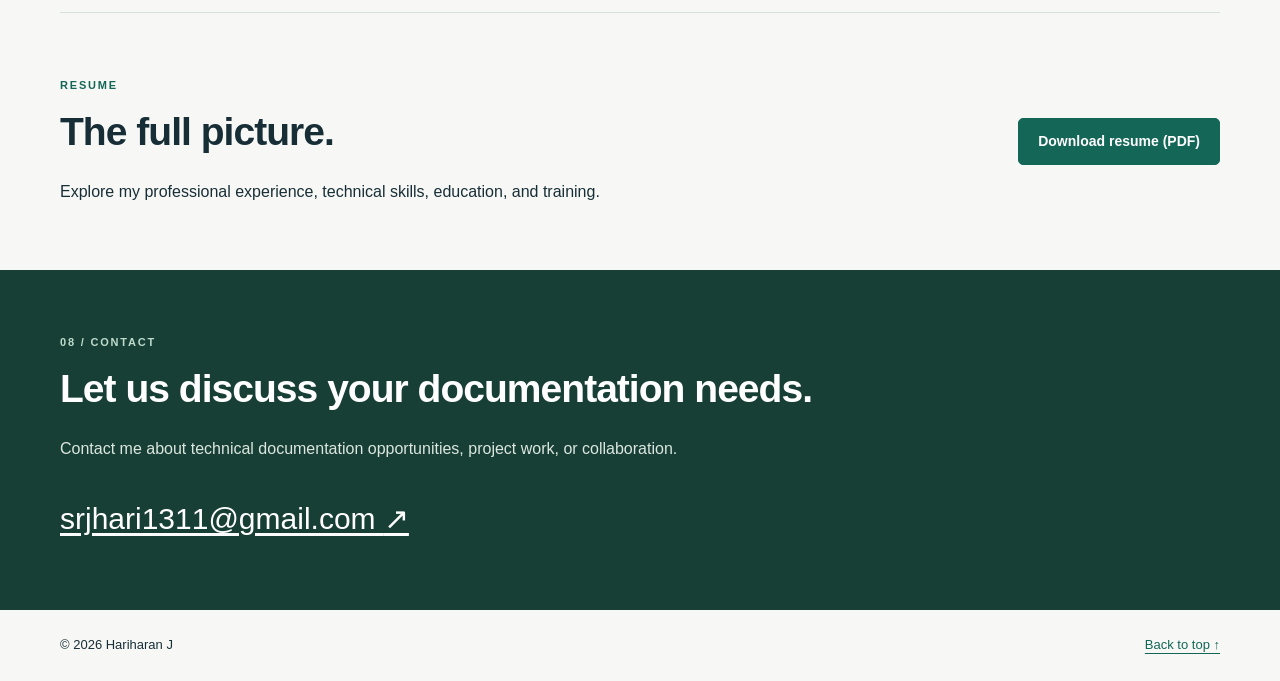
==== commit cbffcf29: "Update portfolio with PDF Change Agent" ====
--- a/index.html
+++ b/index.html
@@ -3,7 +3,7 @@
     <head>
         <meta charset="UTF-8">
         <meta name="viewport" content="width=device-width, initial-scale=1.0">
-        <meta name="description" content="Hariharan J — Senior User Assistance Developer. Technical documentation for system administrators and database administrators, with selected cloud and AI writing samples.">
+        <meta name="description" content="Hariharan J — Senior User Assistance Developer. Technical documentation for system administrators and database administrators, with selected cloud, AI, and software documentation projects.">
         <title>
             Hariharan J | Technical Documentation Portfolio
         </title>
@@ -13,6 +13,7 @@
         <a class="skip-link" href="#main">
             Skip to content
         </a>
+
         <header class="site-header">
             <nav class="container navigation" aria-label="Main navigation">
                 <a class="brand" href="#home">
@@ -21,6 +22,7 @@
                         Technical documentation
                     </span>
                 </a>
+
                 <div class="nav-links">
                     <a href="#about">
                         About
@@ -46,12 +48,15 @@
                 </div>
             </nav>
         </header>
+
         <main id="main">
+
             <section id="home" class="hero container">
                 <div>
                     <p class="eyebrow">
                         Software · Cloud · AI documentation
                     </p>
+
                     <h1>
                         Complex systems.
                         <br>
@@ -59,15 +64,19 @@
                             Clear instructions.
                         </span>
                     </h1>
+
                     <p class="hero-name">
                         Hariharan J
                     </p>
+
                     <p class="role">
                         Senior User Assistance Developer
                     </p>
+
                     <p class="lead">
                         I help system administrators and database administrators deploy, configure, manage, and troubleshoot software through clear technical documentation.
                     </p>
+
                     <div class="actions">
                         <a class="button" href="#work-samples">
                             Explore writing samples
@@ -75,58 +84,71 @@
                                 ↗
                             </span>
                         </a>
+
                         <a class="button secondary" href="resume/Hariharan_Resume.pdf" download>
                             Download resume
                         </a>
                     </div>
                 </div>
+
                 <aside class="hero-aside" aria-label="Professional focus">
                     <p class="eyebrow">
                         My focus
                     </p>
+
                     <p class="focus-number">
                         10+
                         <span>
                             years
                         </span>
                     </p>
+
                     <p>
                         Across software and documentation roles
                     </p>
+
                     <div class="focus-item">
                         <span>
                             01
                         </span>
+
                         <div>
                             <strong>
                                 Administrator workflows
                             </strong>
+
                             <p>
                                 Deployment, configuration, and troubleshooting
                             </p>
                         </div>
                     </div>
+
                     <div class="focus-item">
                         <span>
                             02
                         </span>
+
                         <div>
                             <strong>
                                 Structured content
                             </strong>
+
                             <p>
                                 DITA XML, reuse, and publishing
                             </p>
                         </div>
                     </div>
+
                     <div class="focus-item">
                         <span>
                             03
                         </span>
+
                         <div>
                             <strong>
                                 AI-assisted writing
                             </strong>
+
                             <p>
                                 Analysis, drafting, and technical review
                             </p>
@@ -134,95 +156,125 @@
                     </div>
                 </aside>
             </section>
+
+
             <section id="about" class="section container">
                 <div class="section-heading">
                     <p class="eyebrow">
                         01 / About
                     </p>
+
                     <h2>
                         Documentation grounded in technical understanding.
                     </h2>
                 </div>
+
                 <div class="prose">
                     <p>
                         I am a Senior User Assistance Developer at Oracle, where I create Oracle Essbase documentation primarily for system administrators and database administrators. My work covers user guides, cloud deployment instructions, configuration references, and database administration documentation.
                     </p>
+
                     <p>
                         My background spans software engineering, quality assurance, and technical writing, with experience at Capgemini, Intel, Harris Computers, and Oracle. This helps me understand technical behavior, identify information gaps, and develop practical instructions.
                     </p>
+
                     <p>
                         I use AI to support bug analysis, feature research, and content development. I review the resulting content and coordinate validation with subject matter experts to support accurate, timely publication.
                     </p>
                 </div>
             </section>
+
+
             <section id="skills" class="section container">
                 <div class="section-heading">
                     <p class="eyebrow">
                         02 / Skills
                     </p>
+
                     <h2>
                         From feature analysis to publication.
                     </h2>
                 </div>
+
                 <div class="grid three">
+
                     <article class="card">
                         <h3>
                             Technical documentation
                         </h3>
+
                         <ul>
                             <li>
                                 User guides and tutorials
                             </li>
+
                             <li>
                                 Deployment and configuration guides
                             </li>
+
                             <li>
                                 Database administration
                             </li>
+
                             <li>
                                 API and AI feature documentation
                             </li>
                         </ul>
                     </article>
+
+
                     <article class="card">
                         <h3>
                             Structured authoring
                         </h3>
+
                         <ul>
                             <li>
                                 DITA XML and reusable content
                             </li>
+
                             <li>
                                 Oxygen XML and Markdown
                             </li>
+
                             <li>
                                 Visual Studio Code
                             </li>
+
                             <li>
                                 Content organization and maintenance
                             </li>
                         </ul>
                     </article>
+
+
                     <article class="card">
                         <h3>
                             Platforms and publishing
                         </h3>
+
                         <ul>
                             <li>
                                 Oracle Essbase and OCI
                             </li>
+
                             <li>
                                 SDL and OAK Foundation
                             </li>
+
                             <li>
                                 Jarvis, UAT builds, and GitLab
                             </li>
+
                             <li>
                                 REST, Swagger, and Agile/Scrum
                             </li>
                         </ul>
                     </article>
-                </div>
+
+                </div>
+
+
                 <article class="ai-panel">
                     <div>
                         <p class="eyebrow">
@@ -230,72 +282,94 @@
                             &amp;
                             GenAI skills
                         </p>
+
                         <h3>
                             AI support, with human review.
                         </h3>
+
                         <p>
                             I combine AI assistance with editorial judgment and SME validation to reduce clarification requests and review effort.
                         </p>
                     </div>
+
                     <ul>
                         <li>
                             Summarize bugs and identify documentation changes.
                         </li>
+
                         <li>
                             Understand features and organize technical information.
                         </li>
+
                         <li>
                             Draft content for system and database administrators.
                         </li>
+
                         <li>
                             Improve structure, formatting, and consistency.
                         </li>
+
                         <li>
                             Identify hard-coded content for cleanup and reuse.
                         </li>
                     </ul>
                 </article>
             </section>
+
+
             <section id="work-samples" class="section container">
                 <div class="section-heading">
                     <p class="eyebrow">
                         03 / Writing samples
                     </p>
+
                     <h2>
                         See how I organize technical information.
                     </h2>
+
                     <p>
                         Three adapted samples covering deployment procedures, AI prerequisites, and application permissions.
                     </p>
                 </div>
+
                 <p class="notice">
                     These samples use generalized product names and illustrative workflows. They demonstrate documentation structure and are not validated instructions for a live product.
                 </p>
+
+
                 <div class="grid three">
+
                     <article class="card sample-card">
                         <p class="eyebrow">
                             01 / Deployment guide
                         </p>
+
                         <h3>
                             Cloud Application Deployment
                         </h3>
+
                         <p>
                             A structured walkthrough covering preparation, infrastructure configuration, provisioning, and verification.
                         </p>
+
                         <dl>
                             <dt>
                                 Audience
                             </dt>
+
                             <dd>
                                 System and database administrators
                             </dd>
+
                             <dt>
                                 Demonstrates
                             </dt>
+
                             <dd>
                                 Procedures, decision points, tables, and expected results
                             </dd>
                         </dl>
+
                         <div class="card-actions">
                             <a class="button" href="samples/cloud-deployment.html">
                                 Read sample
@@ -303,35 +377,45 @@
                                     ↗
                                 </span>
                             </a>
+
                             <a href="samples/Cloud_Deployment_Writing_Sample.md" download>
                                 Download Markdown
                             </a>
                         </div>
                     </article>
+
+
                     <article class="card sample-card">
                         <p class="eyebrow">
                             02 / Introductory excerpt
                         </p>
+
                         <h3>
                             AI Feature Prerequisites
                         </h3>
+
                         <p>
                             A concise introduction identifying the database configuration and network access prerequisites for AI capabilities.
                         </p>
+
                         <dl>
                             <dt>
                                 Audience
                             </dt>
+
                             <dd>
                                 System and database administrators
                             </dd>
+
                             <dt>
                                 Demonstrates
                             </dt>
+
                             <dd>
                                 Scope definition and concise prerequisite framing
                             </dd>
                         </dl>
+
                         <div class="card-actions">
                             <a class="button" href="samples/ai-prerequisites.html">
                                 Read sample
@@ -339,35 +423,45 @@
                                     ↗
                                 </span>
                             </a>
+
                             <a href="samples/AI_Features_Prerequisites_Sample.md" download>
                                 Download Markdown
                             </a>
                         </div>
                     </article>
+
+
                     <article class="card sample-card">
                         <p class="eyebrow">
                             03 / Access reference
                         </p>
+
                         <h3>
                             User Roles and Permissions
                         </h3>
+
                         <p>
                             A reference explaining permission levels, inheritance, access filters, and ownership conditions.
                         </p>
+
                         <dl>
                             <dt>
                                 Audience
                             </dt>
+
                             <dd>
                                 Administrators and application users
                             </dd>
+
                             <dt>
                                 Demonstrates
                             </dt>
+
                             <dd>
                                 Permission hierarchies, conditional access, and examples
                             </dd>
                         </dl>
+
                         <div class="card-actions">
                             <a class="button" href="samples/user-permissions.html">
                                 Read sample
@@ -375,318 +469,451 @@
                                     ↗
                                 </span>
                             </a>
+
                             <a href="samples/User_Roles_and_Application_Permissions_Sample.md" download>
                                 Download Markdown
                             </a>
                         </div>
                     </article>
+
                 </div>
             </section>
+
+
             <section id="projects" class="section container">
                 <div class="section-heading">
                     <p class="eyebrow">
                         04 / Professional contributions
                     </p>
+
                     <h2>
                         Documentation across the product lifecycle.
                     </h2>
                 </div>
+
+
                 <h3 class="group-heading">
                     AI documentation projects
                 </h3>
+
                 <div class="grid two">
+
                     <article class="card">
                         <h4>
                             Oracle Essbase AI Feature Documentation
                         </h4>
+
                         <p>
                             Developed prerequisites and user workflows for AI capabilities, including Ask Essbase and AI Query.
                         </p>
+
                         <p>
                             <strong>
                                 My contribution:
                             </strong>
+
                             Feature analysis, structured authoring, and technical review coordination, with attention to the setup information administrators need.
                         </p>
                     </article>
+
+
                     <article class="card">
                         <h4>
                             AI-Assisted Documentation Development
                         </h4>
+
                         <p>
                             Used AI for bug analysis, feature understanding, drafting, formatting, and content cleanup across Essbase guides.
                         </p>
+
                         <p>
                             <strong>
                                 Outcome:
                             </strong>
+
                             Reduced clarification and review effort and supported publication on schedule.
                         </p>
                     </article>
-                </div>
+
+                </div>
+
+
                 <h3 class="group-heading">
                     Cloud and content management projects
                 </h3>
+
                 <div class="grid two">
+
                     <article class="card">
                         <h4>
                             Cloud Deployment Documentation
                         </h4>
+
                         <p>
                             Maintained OCI stack deployment documentation and documented Essbase Policy Manager and its role in configuring deployment access policies.
                         </p>
+
                         <p>
                             <strong>
                                 Focus:
                             </strong>
+
                             Deployment requirements, configuration guidance, and administrator workflows.
                         </p>
                     </article>
+
+
                     <article class="card">
                         <h4>
                             SDL-to-OAK Content Migration
                         </h4>
+
                         <p>
                             Led the migration from SDL to OAK while maintaining 100% content integrity.
                         </p>
+
                         <p>
                             <strong>
                                 Focus:
                             </strong>
+
                             Content management, migration coordination, and documentation integrity.
                         </p>
                     </article>
-                </div>
+
+                </div>
+
+
                 <h3 class="group-heading">
-                    AI agent projects — planned
+                    Software and documentation engineering projects
                 </h3>
+
                 <div class="grid two">
+
+                    <article class="card">
+                        <span class="badge">
+                            Completed
+                        </span>
+
+                        <h4>
+                            PDF Change Agent
+                        </h4>
+
+                        <p>
+                            Built a deterministic Python tool that compares the searchable text of two PDF versions and identifies additions, deletions, replacements, punctuation changes, and symbol changes.
+                        </p>
+
+                        <p>
+                            <strong>
+                                Technology:
+                            </strong>
+
+                            Python, PyMuPDF, sequence comparison, automated testing, CLI development, Git, and GitHub.
+                        </p>
+
+                        <p>
+                            <strong>
+                                Validation:
+                            </strong>
+
+                            Automated test suite covering six comparison scenarios, including the real PDF comparison workflow.
+                        </p>
+
+                        <div class="card-actions">
+                            <a class="button" href="https://github.com/srjhariharan1990/pdf-change-agent" target="_blank" rel="noopener noreferrer">
+                                View on GitHub
+                                <span aria-hidden="true">
+                                    ↗
+                                </span>
+                            </a>
+                        </div>
+                    </article>
+
+
                     <article class="card planned">
                         <span class="badge">
-                            Planned
+                            In development
                         </span>
+
                         <h4>
                             Documentation Change Assistant
                         </h4>
+
                         <p>
                             An assistant designed to summarize documentation bugs, identify potentially affected topics, and suggest draft updates for writer review.
                         </p>
                     </article>
-                    <article class="card planned">
-                        <span class="badge">
-                            Planned
-                        </span>
-                        <h4>
-                            Document Comparison Assistant
-                        </h4>
-                        <p>
-                            A tool designed to compare document versions and highlight added, removed, and modified content.
-                        </p>
-                    </article>
-                </div>
+
+                </div>
+
+
                 <h3 class="group-heading">
                     RAG / knowledge base projects — planned
                 </h3>
+
                 <article class="card planned">
                     <span class="badge">
                         Planned
                     </span>
+
                     <h4>
                         Administrator Documentation Assistant
                     </h4>
+
                     <p>
                         An assistant designed to retrieve information from technical guides and prepare answers with source references. The goal is to help administrators locate prerequisites, configuration instructions, and troubleshooting guidance.
                     </p>
                 </article>
+
             </section>
+
+
             <section id="experience" class="section container">
                 <div class="section-heading">
                     <p class="eyebrow">
                         05 / Experience
                     </p>
+
                     <h2>
                         A foundation in software and documentation.
                     </h2>
                 </div>
+
+
                 <article class="job">
                     <div>
                         <p class="date">
                             May 2025–Present
                         </p>
+
                         <h3>
                             Oracle India Pvt. Ltd.
                         </h3>
                     </div>
+
                     <div>
                         <h4>
                             Senior User Assistance Developer
                         </h4>
+
                         <ul>
                             <li>
                                 Maintain four Essbase guides covering the web interface, OCI stack deployment, configuration, and database administration.
                             </li>
+
                             <li>
                                 Document AI features, prerequisites, and user workflows.
                             </li>
+
                             <li>
                                 Author reusable DITA XML content and coordinate reviews, UAT builds, and publication updates.
                             </li>
                         </ul>
                     </div>
                 </article>
+
+
                 <article class="job">
                     <div>
                         <p class="date">
                             December 2022–February 2025
                         </p>
+
                         <h3>
                             Harris Computers
                         </h3>
                     </div>
+
                     <div>
                         <h4>
                             Technical Writer
                             &amp;
                             QA Tester
                         </h4>
+
                         <p>
                             Combined technical writing and quality assurance work, contributing to improved onboarding, developer efficiency, and release quality.
                         </p>
                     </div>
                 </article>
+
+
                 <article class="job">
                     <div>
                         <p class="date">
                             May 2022–November 2022
                         </p>
+
                         <h3>
                             Intel Technology India
                         </h3>
                     </div>
+
                     <div>
                         <h4>
                             Senior Technical Writer
                         </h4>
+
                         <p>
                             Delivered documentation that contributed to fewer support queries and shorter deployment times.
                         </p>
                     </div>
                 </article>
+
+
                 <article class="job">
                     <div>
                         <p class="date">
                             October 2015–May 2022
                         </p>
+
                         <h3>
                             Capgemini
                         </h3>
                     </div>
+
                     <div>
                         <h4>
                             Senior Analyst / Software Engineer
                         </h4>
+
                         <p>
                             Built a foundation in software engineering and technical issue analysis, contributing to faster issue resolution.
                         </p>
                     </div>
                 </article>
+
             </section>
+
+
             <section id="services" class="section container">
                 <div class="section-heading">
                     <p class="eyebrow">
                         06 / Services
                     </p>
+
                     <h2>
                         Documentation that supports your users.
                     </h2>
                 </div>
+
                 <div class="grid three">
+
                     <article class="card">
                         <h3>
                             Guides and tutorials
                         </h3>
+
                         <p>
                             User instructions, deployment guides, and configuration procedures for technical audiences.
                         </p>
                     </article>
+
+
                     <article class="card">
                         <h3>
                             Review and maintenance
                         </h3>
+
                         <p>
                             Content reviews that improve clarity, consistency, organization, and coverage of product changes.
                         </p>
                     </article>
+
+
                     <article class="card">
                         <h3>
                             Structured and AI content
                         </h3>
+
                         <p>
                             DITA XML authoring and reuse, alongside documentation of AI prerequisites, capabilities, and workflows.
                         </p>
                     </article>
+
                 </div>
             </section>
+
+
             <section id="education" class="section container">
                 <div class="section-heading">
                     <p class="eyebrow">
                         07 / Education and training
                     </p>
+
                     <h2>
                         Continued learning.
                     </h2>
                 </div>
+
                 <div class="grid two">
+
                     <article class="card">
                         <h3>
                             Education
                         </h3>
+
                         <p>
                             Bachelor of Engineering in Aeronautical Engineering
                         </p>
                     </article>
+
+
                     <article class="card">
                         <h3>
                             Certifications and training
                         </h3>
+
                         <ul>
                             <li>
                                 Oracle Cloud Infrastructure AI Foundations — Oracle
                             </li>
+
                             <li>
                                 Building Agentic AI — Completed course
                             </li>
                         </ul>
                     </article>
+
                 </div>
             </section>
+
+
             <section id="resume" class="section container resume-panel">
                 <div>
                     <p class="eyebrow">
                         Resume
                     </p>
+
                     <h2>
                         The full picture.
                     </h2>
+
                     <p>
                         Explore my professional experience, technical skills, education, and training.
                     </p>
                 </div>
+
                 <a class="button" href="resume/Hariharan_Resume.pdf" download>
                     Download resume (PDF)
                 </a>
             </section>
+
+
             <section id="contact" class="contact-section">
                 <div class="container">
                     <p class="eyebrow">
                         08 / Contact
                     </p>
+
                     <h2>
                         Let us discuss your documentation needs.
                     </h2>
+
                     <p>
                         Contact me about technical documentation opportunities, project work, or collaboration.
                     </p>
+
                     <a class="contact-email" href="mailto:srjhari1311@gmail.com">
                         srjhari1311@gmail.com
                         <span aria-hidden="true">
@@ -695,14 +922,19 @@
                     </a>
                 </div>
             </section>
+
         </main>
+
+
         <footer class="container footer">
             <p>
                 © 2026 Hariharan J
             </p>
+
             <a href="#home">
                 Back to top ↑
             </a>
         </footer>
+
     </body>
-</html>
+</html>
